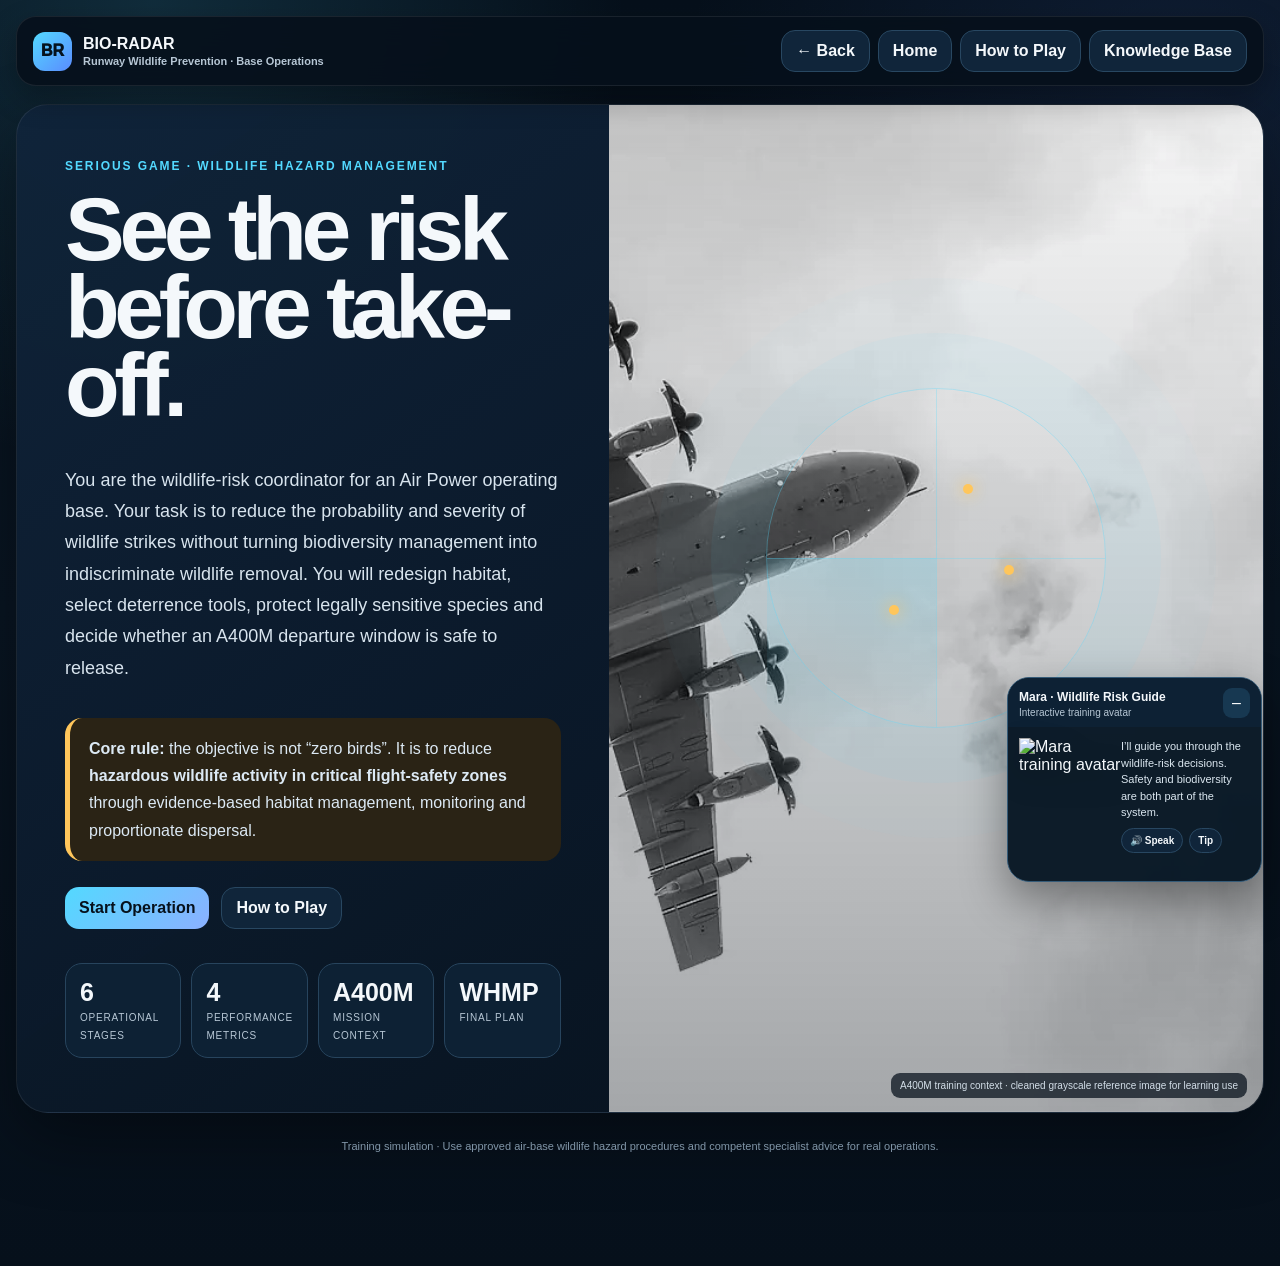
==== source-unpacked.html @ abc3944f "Temporary: unpack BIO-RADAR source for localization" ====
<!doctype html>
<html lang="en">
<head>
<meta charset="utf-8" />
<meta name="viewport" content="width=device-width,initial-scale=1" />
<title>Bio-Radar · Runway Wildlife Prevention</title>
<meta name="description" content="Interactive wildlife hazard management serious game for air-base operations." />
<style>
:root{
 --bg:#07111d;--bg2:#0b1a29;--panel:#0d2032;--panel2:#112a40;--line:#284761;--text:#f4f8fb;--muted:#b7c7d5;
 --cyan:#53d9ff;--blue:#5a8cff;--green:#58e6a4;--amber:#ffc65b;--red:#ff6e78;--violet:#b18cff;
 --shadow:0 24px 68px rgba(0,0,0,.38);--r:24px
}
*{box-sizing:border-box}html{scroll-behavior:smooth}body{margin:0;font-family:Inter,Segoe UI,Arial,sans-serif;color:var(--text);background:
radial-gradient(circle at 12% 0%,rgba(83,217,255,.14),transparent 28%),radial-gradient(circle at 92% 8%,rgba(90,140,255,.11),transparent 30%),linear-gradient(180deg,#06101b,#091522 48%,#06101b);min-height:100vh}
button{font:inherit}.shell{max-width:1460px;margin:auto;padding:16px}.topbar{position:sticky;top:10px;z-index:50;display:flex;align-items:center;justify-content:space-between;gap:14px;padding:13px 16px;background:rgba(6,16,27,.90);backdrop-filter:blur(16px);border:1px solid rgba(255,255,255,.08);border-radius:20px;box-shadow:0 12px 30px rgba(0,0,0,.28)}
.brand{display:flex;align-items:center;gap:11px;font-weight:900}.mark{width:39px;height:39px;border-radius:12px;background:linear-gradient(135deg,var(--cyan),var(--blue));color:#05121e;display:grid;place-items:center;font-weight:1000}.brand small{display:block;color:var(--muted);font-size:11px;font-weight:700;margin-top:2px}.nav{display:flex;gap:8px;flex-wrap:wrap}.btn{border:1px solid var(--line);background:#10253a;color:var(--text);padding:11px 14px;border-radius:14px;font-weight:850;cursor:pointer;transition:.18s}.btn:hover{transform:translateY(-1px);border-color:#4f789a}.btn.primary{background:linear-gradient(135deg,var(--cyan),#8bb0ff);color:#06111c;border:0}.btn.good{background:linear-gradient(135deg,var(--green),#8af2c2);color:#061611;border:0}.btn.warn{background:linear-gradient(135deg,var(--amber),#ffe0a0);color:#251600;border:0}.btn.danger{background:linear-gradient(135deg,#ff9da3,var(--red));color:#2a070b;border:0}.btn:disabled{opacity:.45;cursor:not-allowed;transform:none}.screen{display:none}.screen.active{display:block;animation:fade .24s ease}@keyframes fade{from{opacity:.2;transform:translateY(8px)}to{opacity:1;transform:none}}
.hero{margin-top:18px;min-height:760px;display:grid;grid-template-columns:.95fr 1.05fr;overflow:hidden;border:1px solid rgba(255,255,255,.08);border-radius:32px;background:linear-gradient(145deg,rgba(16,36,58,.96),rgba(6,16,27,.98));box-shadow:var(--shadow)}.hero-copy{padding:54px 48px;display:flex;flex-direction:column;justify-content:center}.eyebrow{font-size:12px;font-weight:900;text-transform:uppercase;letter-spacing:.16em;color:var(--cyan)}h1,h2,h3,h4{margin-top:0}.hero h1{font-size:clamp(54px,7vw,96px);line-height:.87;letter-spacing:-.06em;margin:18px 0 22px}.hero p{font-size:18px;line-height:1.74;color:#d8e4ee;max-width:700px}.hero-actions{display:flex;gap:12px;flex-wrap:wrap;margin-top:26px}.stat-grid{display:grid;grid-template-columns:repeat(4,1fr);gap:10px;margin-top:34px}.stat{padding:14px;border:1px solid #27445d;border-radius:17px;background:#0d2134}.stat b{display:block;font-size:25px}.stat span{font-size:10px;color:var(--muted);text-transform:uppercase;letter-spacing:.08em}
.hero-photo{position:relative;min-height:760px;background-image:linear-gradient(180deg,rgba(4,11,18,.03),rgba(4,11,18,.36)),url('assets/aircraft.webp');background-size:cover;background-position:30% 42%}.photo-credit{position:absolute;right:16px;bottom:14px;font-size:10px;color:#d2dde7;background:rgba(5,15,25,.72);padding:7px 9px;border-radius:9px}.radar{position:absolute;left:50%;top:45%;transform:translate(-50%,-50%);width:340px;height:340px;border-radius:50%;border:1px solid rgba(83,217,255,.35);box-shadow:0 0 0 55px rgba(83,217,255,.05),0 0 0 110px rgba(83,217,255,.025)}.radar:before,.radar:after{content:"";position:absolute;background:rgba(83,217,255,.28)}.radar:before{width:1px;height:100%;left:50%}.radar:after{height:1px;width:100%;top:50%}.sweep{position:absolute;inset:50% 50% 0 0;transform-origin:100% 0;background:linear-gradient(20deg,transparent,rgba(83,217,255,.22));animation:sweep 4s linear infinite}@keyframes sweep{to{transform:rotate(360deg)}}.blip{position:absolute;width:10px;height:10px;border-radius:50%;background:var(--amber);box-shadow:0 0 16px var(--amber);animation:blink 1.3s infinite}.b1{left:58%;top:28%}.b2{left:70%;top:52%;animation-delay:.3s}.b3{left:36%;top:64%;animation-delay:.7s}@keyframes blink{50%{opacity:.25;transform:scale(.72)}}
.page{margin-top:18px;padding:30px;border-radius:30px;background:linear-gradient(180deg,rgba(14,31,50,.97),rgba(7,17,29,.98));border:1px solid rgba(255,255,255,.08);box-shadow:var(--shadow)}.page-head{display:flex;justify-content:space-between;align-items:flex-start;gap:18px;margin-bottom:22px}.page-head h2{font-size:clamp(38px,5.2vw,68px);letter-spacing:-.05em;line-height:.95;margin:8px 0}.page-head p{max-width:820px;color:var(--muted);line-height:1.72}.chips{display:flex;gap:8px;flex-wrap:wrap}.chip{padding:8px 10px;border-radius:999px;border:1px solid #35536e;background:#0d2034;color:#dce9f6;font-size:10px;font-weight:900;text-transform:uppercase;letter-spacing:.08em}.chip.good{border-color:#2e755a;background:#0d2a21;color:#baf4d4}.chip.warn{border-color:#80672e;background:#2b2312;color:#ffe4a8}.chip.bad{border-color:#85424a;background:#32171b;color:#ffc2c8}
.grid3{display:grid;grid-template-columns:repeat(3,1fr);gap:15px}.card,.theory-card,.choice,.tool-card,.plan-card{border:1px solid #284761;border-radius:20px;background:linear-gradient(180deg,#10273d,#0b1d2e)}.card{padding:20px}.stepno{width:42px;height:42px;border-radius:13px;display:grid;place-items:center;background:linear-gradient(135deg,var(--cyan),#8da8ff);color:#06121f;font-weight:1000;margin-bottom:14px}.card p,.theory-card p,.theory-card li,.plan-card p{color:#c9d6e2;line-height:1.7}.callout{padding:17px 19px;border-radius:17px;border-left:5px solid var(--cyan);background:#0c2235;color:#dce9f4;line-height:1.7;margin-top:16px}.callout.warn{border-color:var(--amber);background:#2a2315}.callout.bad{border-color:var(--red);background:#2a171a}
.theory{display:grid;grid-template-columns:repeat(2,1fr);gap:15px}.theory-card{padding:22px}.theory-card h3{font-size:23px}.theory-card.wide{grid-column:1/-1}.theory-card ul,.theory-card ol{padding-left:20px}.deep{margin-top:13px;border:1px solid #31526c;border-radius:15px;overflow:hidden;background:#091b2a}.deep summary{cursor:pointer;padding:13px 15px;background:#102b43;font-weight:900}.deep summary::marker{color:var(--cyan)}.deep-body{padding:15px 17px}.learning-table{width:100%;border-collapse:collapse;margin-top:11px}.learning-table th,.learning-table td{border:1px solid #2a485f;padding:10px 11px;text-align:left;vertical-align:top;line-height:1.55}.learning-table th{background:#112a41}.learning-table td{color:#cbd8e4}
.mission-layout{display:grid;grid-template-columns:1.12fr .88fr;gap:18px}.map{position:relative;min-height:580px;border-radius:22px;overflow:hidden;border:1px solid #385b72;background-image:linear-gradient(180deg,rgba(7,17,25,.05),rgba(7,17,25,.14)),url('assets/airfield.webp');background-size:cover;background-position:center}.map:before,.map:after,.taxi,.pond,.grasszone,.building,.waste{display:none!important}.hotspot{position:absolute;width:40px;height:40px;border-radius:50%;display:grid;place-items:center;background:rgba(7,18,29,.92);border:2px solid var(--amber);color:var(--amber);font-weight:1000;cursor:pointer;box-shadow:0 0 0 8px rgba(255,198,91,.11)}.hotspot.seen{border-color:var(--green);color:var(--green);box-shadow:0 0 0 8px rgba(88,230,164,.1)}.h1{left:22%;top:18%}.h2{right:12%;bottom:13%}.h3{right:15%;top:12%}.h4{right:20%;bottom:10%}.h5{left:52%;top:30%}.h6{left:55%;bottom:26%}.map-legend{position:absolute;left:14px;bottom:14px;display:flex;gap:7px;flex-wrap:wrap;max-width:72%}.map-legend span{padding:7px 9px;border-radius:999px;background:rgba(5,14,23,.84);border:1px solid rgba(255,255,255,.13);font-size:10px;font-weight:800}.control{display:flex;flex-direction:column;gap:12px}.scorecard{padding:17px;border:1px solid #284761;background:#091827;border-radius:18px}.metric{display:grid;grid-template-columns:150px 1fr 44px;gap:9px;align-items:center;margin:10px 0}.metric label{font-size:12px;font-weight:800}.bar{height:10px;border-radius:999px;background:#172c3e;overflow:hidden}.fill{height:100%;background:linear-gradient(90deg,var(--red),var(--amber),var(--green));transition:.3s}.metric b{text-align:right;font-size:12px}.choice-set{display:grid;gap:9px}.choice{padding:14px;color:var(--text);cursor:pointer;text-align:left;transition:.16s}.choice:hover{transform:translateY(-1px);border-color:#4f7591}.choice.selected{border-color:var(--cyan);background:linear-gradient(180deg,#15364f,#0f273b);box-shadow:0 0 0 2px rgba(83,217,255,.1)}.choice strong{display:block;margin-bottom:5px}.choice span{display:block;font-size:12px;color:var(--muted);line-height:1.5}.choice small{display:inline-block;margin-top:7px;color:#9ae9ff;font-weight:800}.feedback{display:none;margin-top:12px;padding:16px;border-radius:16px;border:1px solid #315b78;background:#0b2235;line-height:1.65}.feedback.show{display:block}.feedback.ok{border-color:#33775a;background:#0c2a21}.feedback.ko{border-color:#87434b;background:#2c171a}.actions{display:flex;gap:10px;flex-wrap:wrap;margin-top:15px}
.tool-grid{display:grid;grid-template-columns:repeat(2,1fr);gap:11px}.tool-card{padding:16px;cursor:pointer;transition:.16s}.tool-card:hover{transform:translateY(-2px)}.tool-card.selected{border-color:var(--cyan);box-shadow:0 0 0 2px rgba(83,217,255,.1)}.tool-card b{display:block;margin-bottom:6px}.tool-card span{font-size:12px;color:var(--muted);line-height:1.48}.cost{display:inline-block;margin-top:8px;padding:5px 8px;border-radius:999px;background:#0b1a28;border:1px solid #35516a;font-size:10px;font-weight:900;color:#aeeeff}.budget{font-size:28px;font-weight:1000;color:var(--amber)}
.event{border-radius:22px;overflow:hidden;border:1px solid #35556e;background:linear-gradient(180deg,#112a41,#0b1d2d)}.event-photo{height:330px;background-image:linear-gradient(180deg,rgba(4,12,20,.02),rgba(4,12,20,.28)),url('assets/aircraft.webp');background-size:cover;background-position:30% 42%;position:relative}.event-photo .event-label{position:absolute;left:18px;bottom:17px;right:18px;padding:13px 15px;border-radius:15px;background:rgba(6,17,28,.84);border:1px solid rgba(255,255,255,.14)}.event-body{padding:18px}.timeline{display:grid;grid-template-columns:repeat(4,1fr);gap:8px;margin:14px 0}.tick{padding:10px;border-radius:13px;background:#0c2134;border:1px solid #2b4a63;font-size:11px}.tick.active{border-color:var(--amber);background:#2c2414}.tick.done{border-color:#2f7357;background:#0c2a21}
.plan-grid{display:grid;grid-template-columns:repeat(2,1fr);gap:12px}.plan-card{padding:16px;cursor:pointer}.plan-card.selected{border-color:var(--green);background:#0d2a21}.plan-card b{display:block;margin-bottom:5px}.plan-card span{font-size:12px;color:var(--muted);line-height:1.5}.result{display:grid;grid-template-columns:1fr 1fr;gap:18px}.big-score{font-size:clamp(90px,12vw,155px);font-weight:1000;line-height:.82;letter-spacing:-.07em}.rank{font-size:28px;color:var(--green);font-weight:900}.result-box{padding:22px;border:1px solid #2c4b65;border-radius:20px;background:#0c2032}.row{display:flex;justify-content:space-between;gap:12px;padding:11px 0;border-bottom:1px solid #28465f}.row:last-child{border:0}.ref{font-size:12px;line-height:1.6;color:#9db1c3}.ref a{color:#7ddfff}.footer{margin:25px 0 95px;text-align:center;color:#8196a8;font-size:11px;line-height:1.6}
.avatar-wrap{position:fixed;right:18px;bottom:18px;z-index:90;width:255px}.avatar{border:1px solid #355b78;background:rgba(8,23,37,.97);border-radius:22px;box-shadow:0 18px 46px rgba(0,0,0,.4);overflow:hidden}.avatar-head{display:flex;align-items:center;padding:9px 11px;background:#0d2134}.avatar-head b{font-size:12px}.avatar-head span{display:block;color:var(--muted);font-size:10px;margin-top:2px}.avatar-toggle{margin-left:auto;border:0;background:#173851;color:white;border-radius:9px;padding:6px 9px;cursor:pointer}.avatar-body{display:grid;grid-template-columns:92px 1fr;gap:10px;padding:11px}.avatar-img{width:104px;height:132px;object-fit:contain;filter:drop-shadow(0 10px 14px rgba(0,0,0,.32))}.avatar-msg{font-size:11px;line-height:1.5;color:#dbe7f0}.avatar-controls{display:flex;gap:6px;margin-top:7px}.avatar-controls .btn{font-size:10px;padding:6px 8px}.avatar-wrap.min .avatar-body{display:none}.speaking{animation:nod .55s infinite alternate}@keyframes nod{to{transform:translateY(2px)}}
.stage4-photo{min-height:480px;background-image:linear-gradient(180deg,rgba(10,27,42,.28),rgba(8,18,29,.38)),url('assets/aircraft.webp');background-size:cover;background-position:30% 42%;display:flex;flex-direction:column;justify-content:flex-start}.stage4-photo h3{font-size:34px;margin-top:210px;text-shadow:0 2px 8px rgba(0,0,0,.45)}.stage4-photo p{max-width:90%;background:rgba(7,18,29,.36);padding:8px 10px;border-radius:10px}.stage4-photo .chip{align-self:flex-start}.plan-card,.plan-card *{text-shadow:none}.plan-card h3,.plan-card h4,.plan-card b{color:#f3f9ff!important}.plan-card p,.plan-card span,.plan-card small{color:#dbe7f2!important}.plan-card.good h3,.plan-card.good b{color:#f2fff8!important}.plan-card.good p,.plan-card.good span{color:#dff7ea!important}.plan-card.bad h3,.plan-card.bad b{color:#fff5ef!important}.plan-card.bad p,.plan-card.bad span{color:#ffe2d3!important}@media(max-width:1050px){.hero,.mission-layout,.result{grid-template-columns:1fr}.hero-photo{min-height:520px}.stat-grid{grid-template-columns:repeat(2,1fr)}.grid3,.theory,.plan-grid{grid-template-columns:1fr}.theory-card.wide{grid-column:auto}.tool-grid{grid-template-columns:1fr}.page{padding:21px}.metric{grid-template-columns:120px 1fr 38px}.timeline{grid-template-columns:1fr 1fr}.avatar-wrap{right:8px;bottom:8px;width:220px}.topbar{align-items:flex-start}.nav{justify-content:flex-end}}
</style>
</head>
<body>
<div class="shell">
<header class="topbar">
  <div class="brand"><div class="mark">BR</div><div>BIO-RADAR<small>Runway Wildlife Prevention · Base Operations</small></div></div>
  <div class="nav"><button class="btn" id="backBtn">← Back</button><button class="btn" data-go="home">Home</button><button class="btn" data-go="how">How to Play</button><button class="btn" data-go="knowledge">Knowledge Base</button></div>
</header>
<main>
<section id="home" class="screen active">
  <div class="hero">
    <div class="hero-copy"><div class="eyebrow">Serious game · Wildlife hazard management</div><h1>See the risk<br>before take-off.</h1><p>You are the wildlife-risk coordinator for an Air Power operating base. Your task is to reduce the probability and severity of wildlife strikes without turning biodiversity management into indiscriminate wildlife removal. You will redesign habitat, select deterrence tools, protect legally sensitive species and decide whether an A400M departure window is safe to release.</p>
      <div class="callout warn"><b>Core rule:</b> the objective is not “zero birds”. It is to reduce <b>hazardous wildlife activity in critical flight-safety zones</b> through evidence-based habitat management, monitoring and proportionate dispersal.</div>
      <div class="hero-actions"><button class="btn primary" data-go="briefing">Start Operation</button><button class="btn" data-go="how">How to Play</button></div>
      <div class="stat-grid"><div class="stat"><b>6</b><span>operational stages</span></div><div class="stat"><b>4</b><span>performance metrics</span></div><div class="stat"><b>A400M</b><span>mission context</span></div><div class="stat"><b>WHMP</b><span>final plan</span></div></div>
    </div>
    <div class="hero-photo"><div class="radar"><div class="sweep"></div><i class="blip b1"></i><i class="blip b2"></i><i class="blip b3"></i></div><div class="photo-credit">A400M training context · cleaned grayscale reference image for learning use</div></div>
  </div>
</section>
<section id="how" class="screen"><div class="page"><div class="page-head"><div><div class="eyebrow">Before Stage 1</div><h2>How the game works</h2><p>Bio-Radar is a management simulator, not a bird-scaring arcade game. You score by building a complete wildlife-risk system that prevents attractants, detects changing conditions, uses active dispersal proportionately and respects wildlife-protection law.</p></div></div>
<div class="grid3"><div class="card"><div class="stepno">1</div><h3>Read the airfield</h3><p>Inspect the runway environment, identify attractants and distinguish a wildlife sighting from a real flight-safety hazard.</p></div><div class="card"><div class="stepno">2</div><h3>Change the habitat</h3><p>Reduce food, water, shelter and nesting opportunities before relying on repeated reactive dispersal.</p></div><div class="card"><div class="stepno">3</div><h3>Manage the operation</h3><p>Choose deterrence tools, respond to protected species and make an evidence-based release decision for an A400M movement.</p></div></div>
<div class="callout"><b>Your four indicators:</b> Flight Safety, Wildlife Protection, Operational Continuity and Evidence & Compliance. A decision that maximises one while damaging the others may still be a poor management decision.</div>
<div class="callout warn"><b>Important:</b> drones/UAS near aerodromes are not routine bird-chasing toys. Their use requires airside coordination, airspace authorisation and any wildlife permits required by the jurisdiction. Falconry is also a specialist tool, not a universal solution.</div><div class="actions"><button class="btn primary" data-go="briefing">Continue</button></div></div></section>
<section id="briefing" class="screen"><div class="page"><div class="page-head"><div><div class="eyebrow">Mission briefing</div><h2>Runway 27 · Wildlife pressure rising</h2><p>Strike reports and patrol observations show recurring wildlife activity around the movement area. A morning A400M departure is scheduled during a period of increased bird movement. You have one shift to redesign the preventive controls and prove that the departure decision is defensible.</p></div><div class="chips"><span class="chip warn">Seasonal movement</span><span class="chip">A400M departure</span><span class="chip">Protected species present</span></div></div>
<div class="theory"><div class="theory-card"><h3>What counts as wildlife hazard management?</h3><p>ICAO guidance frames wildlife hazard management as a structured programme: identify hazards, collect and analyse wildlife and strike data, manage habitat and land use, use dispersal/repellent methods, train personnel and continuously evaluate whether controls are effective. EASA Regulation (EU) No 139/2014 similarly requires ongoing evaluation of wildlife hazards at aerodromes and monitoring of surrounding land uses that can encourage hazardous wildlife activity.</p></div>
<div class="theory-card"><h3>Birds are not all the same risk</h3><p>Risk depends on more than presence. Species, body mass, flock size, flight behaviour, altitude, location relative to runway/approach paths, time of day and phase of aircraft operation all matter. A small passerine away from the movement area may present less risk than a flock of large gulls or geese crossing the climb-out path.</p></div>
<div class="theory-card wide"><h3>The management hierarchy used in Bio-Radar</h3><table class="learning-table"><tr><th>Layer</th><th>Purpose</th><th>Examples</th></tr><tr><td>1. Monitor</td><td>Know what species are present, when, where and why.</td><td>Patrols, strike data, species ID, trend analysis, avian radar where appropriate.</td></tr><tr><td>2. Habitat</td><td>Remove or reduce attractants before wildlife becomes established.</td><td>Vegetation strategy, drainage, food/waste control, building exclusion, surrounding land-use review.</td></tr><tr><td>3. Active dispersal</td><td>Move hazardous wildlife from critical zones when required.</td><td>Vehicle approach, acoustic/pyrotechnic tools, trained dogs/falconry, authorised UAS where lawful and operationally integrated.</td></tr><tr><td>4. Operational response</td><td>Change the aircraft operation when risk remains unacceptable.</td><td>Hold, delay, inspect, coordinate with ATC/ops, issue operational information where applicable.</td></tr><tr><td>5. Learn</td><td>Use incidents and observations to improve the plan.</td><td>Reporting, root-cause review, seasonal trends, control-effectiveness metrics.</td></tr></table></div></div><div class="actions"><button class="btn primary" data-go="mission1">Begin Stage 1 — Scan the Airfield</button></div></div></section>
<section id="mission1" class="screen"><div class="page"><div class="page-head"><div><div class="eyebrow">Stage 1 / Hazard identification</div><h2>Scan the airfield</h2><p>Click all six hotspots. Then select the factor that should receive immediate management priority based on its potential to create repeated hazardous wildlife activity.</p></div></div><div class="mission-layout"><div class="map"><div class="taxi"></div><div class="pond"></div><div class="grasszone"></div><div class="building"></div><div class="waste"></div><button class="hotspot h1" data-hot="Grass / invertebrate & seed availability">1</button><button class="hotspot h2" data-hot="Standing water after rainfall">2</button><button class="hotspot h3" data-hot="Flat-roof loafing / nesting opportunity">3</button><button class="hotspot h4" data-hot="Food waste / unsecured refuse">4</button><button class="hotspot h5" data-hot="Runway-crossing flight line">5</button><button class="hotspot h6" data-hot="Taxiway verge / small mammal prey base">6</button><div class="map-legend"><span>Runway 27</span><span>Movement area</span><span>Habitat attractants</span><span>Flight-line risk</span></div></div><div class="control"><div class="scorecard" id="score1"></div><div class="callout" id="hotInfo">Select a numbered hotspot to inspect it.</div><div class="choice-set" data-stage="1"><button class="choice" data-option="1A"><strong>A. Focus only on the birds currently visible</strong><span>Reactive patrols, no investigation of why the same species return.</span><small>Symptom-focused</small></button><button class="choice" data-option="1B"><strong>B. Prioritise persistent attractants and runway-crossing behaviour</strong><span>Use data to identify the food/water/shelter features driving repeat presence in critical flight zones.</span><small>Systemic risk reduction</small></button><button class="choice" data-option="1C"><strong>C. Remove all vegetation around the runway</strong><span>Assumes bare ground is automatically safer and ignores erosion, prey availability and site-specific ecology.</span><small>Over-simplified</small></button></div><div class="actions"><button class="btn primary" id="eval1">Evaluate Stage 1</button></div><div class="feedback" id="fb1"></div></div></div></div></section>
<section id="theory1" class="screen"><div class="page"><div class="page-head"><div><div class="eyebrow">Learning checkpoint 1</div><h2>Risk starts with ecology and behaviour</h2></div></div><div class="theory"><div class="theory-card"><h3>1. Hazard is not the same as presence</h3><p>A wildlife inventory tells you what exists; a hazard assessment asks which animals can realistically interact with aircraft. Large flocking birds, waterfowl, gulls and raptors may create disproportionate strike severity because body mass and group behaviour affect impact energy and the probability of multiple ingestion/impact events. Location is equally important: the same species can be low risk in a remote corner and high risk when routinely crossing runway or climb-out paths.</p></div><div class="theory-card"><h3>2. Build the source–attractant–movement model</h3><p>Ask why wildlife is present: food, water, shelter, roosting, nesting, safety from predators or simply a convenient movement corridor. Then ask how that attraction connects to aircraft paths. The purpose of the model is to identify a manageable cause rather than repeatedly treating the visible symptom.</p></div><div class="theory-card"><h3>3. Use strike and observation data together</h3><p>Strike reports can underestimate risk if reporting is incomplete, while sightings alone can exaggerate risk if all species are treated equally. Strong programmes combine strike history, species identification, carcass/remains data, patrol observations, seasonal patterns, time-of-day patterns and operational context.</p></div><div class="theory-card"><h3>4. Surrounding land use matters</h3><p>EASA requires monitoring of developments that may encourage harmful wildlife activity around aerodromes. Waste facilities, standing water, wetlands, sewage treatment, certain landscaping and other land uses can generate regular bird movements across the airfield even when the attractant itself is outside the perimeter.</p></div><div class="theory-card wide"><h3>5. A practical risk matrix</h3><table class="learning-table"><tr><th>Variable</th><th>Lower concern</th><th>Higher concern</th></tr><tr><td>Species/body mass</td><td>Small, low-mass individual</td><td>Large bird or heavy flocking species</td></tr><tr><td>Group size</td><td>Single individual</td><td>Dense flock / repeated flock movement</td></tr><tr><td>Location</td><td>Away from aircraft movement</td><td>Runway, approach, departure, taxi route</td></tr><tr><td>Behaviour</td><td>Stationary, predictable</td><td>Crossing flight paths, feeding, flocking, thermal soaring</td></tr><tr><td>Persistence</td><td>One-off</td><td>Daily/seasonal recurrence linked to a stable attractant</td></tr><tr><td>Operational timing</td><td>Low activity period</td><td>Coincides with take-off/landing bank</td></tr></table></div></div><div class="actions"><button class="btn primary" data-go="mission2">Stage 2 — Redesign the Habitat</button></div></div></section>
<section id="mission2" class="screen"><div class="page"><div class="page-head"><div><div class="eyebrow">Stage 2 / Habitat management</div><h2>Spend the habitat budget wisely</h2><p>You have <b>6 intervention points</b>. Select a package that reduces persistent attractants without assuming one universal grass height or destroying habitat indiscriminately.</p></div><div><div class="eyebrow">Budget remaining</div><div class="budget" id="budget">6</div></div></div><div class="mission-layout"><div><div class="tool-grid" id="habitatTools"><button class="tool-card" data-cost="2" data-key="drain"><b>Improve drainage / remove persistent standing water</b><span>Correct depressions and drainage issues that repeatedly create feeding/bathing habitat.</span><i class="cost">2 pts</i></button><button class="tool-card" data-cost="2" data-key="grass"><b>Species- and site-specific vegetation regime</b><span>Set sward height and mowing regime from local wildlife evidence, not from a universal cosmetic standard.</span><i class="cost">2 pts</i></button><button class="tool-card" data-cost="1" data-key="waste"><b>Secure food and waste sources</b><span>Remove accessible organic waste and reinforce housekeeping around catering/refuse points.</span><i class="cost">1 pt</i></button><button class="tool-card" data-cost="1" data-key="roof"><b>Exclude roosting/nesting opportunities on critical buildings</b><span>Use legal, non-harmful design/exclusion measures before birds establish where practical.</span><i class="cost">1 pt</i></button><button class="tool-card" data-cost="3" data-key="clear"><b>Strip all vegetation to bare soil</b><span>Looks decisive but can create erosion, invertebrate exposure and new attractants.</span><i class="cost">3 pts</i></button><button class="tool-card" data-cost="2" data-key="pond"><b>Create a permanent open pond beside the runway</b><span>Biodiversity enhancement without wildlife-strike safeguarding assessment.</span><i class="cost">2 pts</i></button></div><div class="actions"><button class="btn primary" id="eval2">Evaluate Habitat Plan</button></div><div class="feedback" id="fb2"></div></div><div class="control"><div class="scorecard" id="score2"></div><div class="callout"><b>No universal grass rule:</b> UK CAA CAP 772 notes that long-grass management can be effective in many UK settings, historically around 200–300 mm, but explicitly warns that one size does not fit all aerodromes. Species, climate, soil, operations and local evidence matter.</div><div class="callout warn"><b>Biodiversity and flight safety can coexist</b>, but biodiversity enhancements near aerodromes must be designed so they do not increase net wildlife-strike risk.</div></div></div></div></section>
<section id="theory2" class="screen"><div class="page"><div class="page-head"><div><div class="eyebrow">Learning checkpoint 2</div><h2>Habitat management reduces the need to chase birds</h2></div></div><div class="theory"><div class="theory-card"><h3>1. Food, water, shelter and security</h3><p>Wildlife stays where the environment rewards it. Standing water can attract waterfowl, gulls and wading birds. Short turf can expose invertebrates or provide grazing for some species; taller or poorly managed vegetation can create cover for small mammals that attract raptors. Waste, seeds, berries, roof structures, drainage basins and disturbed soils can all modify the wildlife community.</p></div><div class="theory-card"><h3>2. Grass height must be evidence-based</h3><p>CAP 772 describes long-grass management as an established UK method and cites 200–300 mm as historically effective for reducing many hazardous species, while also stating clearly that environmental, climatic and operational differences make a single universal rule inappropriate. Other jurisdictions and species assemblages can require different regimes. The correct learning is not “always cut to X cm”; it is “manage vegetation for the hazardous species actually present, then verify the result.”</p></div><div class="theory-card"><h3>3. Water management is one of the strongest levers</h3><p>FAA guidance identifies standing water as a strong attractant and recommends eliminating it as far as practical, improving drainage and designing detention systems to avoid persistent wet conditions where feasible. Where water cannot be eliminated, physical exclusion or other design solutions may reduce its attractiveness, subject to engineering and emergency-access constraints.</p></div><div class="theory-card"><h3>4. Biodiversity features need safeguarding design</h3><p>Wildlife hazard management does not mean banning biodiversity. UK CAA safeguarding guidance explicitly notes that biodiversity enhancements and bird-strike risk reduction can coexist if designed correctly. The question is whether an enhancement increases the abundance or movement of hazardous species in critical aviation zones. A pollinator feature far from flight paths may have a different risk profile from a large open water body that attracts flocking waterfowl.</p></div><div class="theory-card wide"><h3>5. Habitat work should change measurable behaviour</h3><p>A habitat action is successful when the hazardous species uses the critical area less often, spends less time there, or no longer crosses aircraft paths as frequently. Measure the ecological response: sightings per patrol, flock size, time-in-zone, recurring species, strike rate/severity, attractant persistence and seasonal trends. “We mowed the grass” is an activity; “large gull presence in the departure-side verge fell 60% during the target season without shifting the problem to another critical zone” is a performance statement.</p></div></div><div class="actions"><button class="btn primary" data-go="mission3">Stage 3 — Choose Active Dispersal</button></div></div></section>
<section id="mission3" class="screen"><div class="page"><div class="page-head"><div><div class="eyebrow">Stage 3 / Active control</div><h2>Select the dispersal package</h2><p>A flock of gulls repeatedly enters the runway strip from a nearby feeding route. Habitat changes will take time to mature. Choose the operational response for today.</p></div></div><div class="mission-layout"><div class="event"><div class="event-photo"><div class="event-label"><b>07:10 · Gull flock moving toward Runway 27</b><br><span style="color:var(--muted)">A400M departure bank begins in 25 minutes.</span></div></div><div class="event-body"><div class="timeline"><div class="tick active">Detection<br><b>Flock inbound</b></div><div class="tick">Assessment<br><b>High crossing probability</b></div><div class="tick">Dispersal<br><b>Choose method</b></div><div class="tick">Release<br><b>Verify clear</b></div></div></div></div><div class="control"><div class="scorecard" id="score3"></div><div class="choice-set" data-stage="3"><button class="choice" data-option="3A"><strong>A. Use one deterrent repeatedly until birds habituate</strong><span>Same vehicle/horn response every day with no variation or habitat follow-up.</span><small>Habituation risk</small></button><button class="choice" data-option="3B"><strong>B. Integrated dispersal: patrol + species-appropriate aversive tools + verification</strong><span>Use trained wildlife personnel, vary lawful techniques, keep aircraft operations coordinated and confirm the flock has left the critical zone before release.</span><small>Preferred operational package</small></button><button class="choice" data-option="3C"><strong>C. Launch a drone immediately into the active runway environment</strong><span>No airspace coordination, no operational segregation and no wildlife-permit check.</span><small>Creates a second aviation hazard</small></button><button class="choice" data-option="3D"><strong>D. Falconry alone, every day, for every species</strong><span>Specialist biological deterrence can be useful, but effectiveness is species/site dependent and requires trained operators and integration with the wider plan.</span><small>Tool, not strategy</small></button></div><div class="actions"><button class="btn primary" id="eval3">Evaluate Stage 3</button></div><div class="feedback" id="fb3"></div></div></div></div></section>
<section id="theory3" class="screen"><div class="page"><div class="page-head"><div><div class="eyebrow">Learning checkpoint 3</div><h2>Deterrence works best as an adaptive toolbox</h2></div></div><div class="theory"><div class="theory-card"><h3>1. Habituation is the enemy of routine</h3><p>Birds learn. A stimulus that initially causes escape may lose effect if it is repeated predictably and never followed by a meaningful consequence. Good programmes vary methods, match them to species behaviour and combine dispersal with habitat measures so animals do not immediately return to the same food or shelter reward.</p></div><div class="theory-card"><h3>2. Falconry is a specialist biological signal</h3><p>Trained raptors can create a credible predation threat and can be effective for some species and sites. But performance depends on target species, weather, visibility, operator skill, airfield layout and how the method is integrated with other controls. It should not be presented as a universal replacement for habitat management or risk assessment.</p></div><div class="theory-card"><h3>3. UAS/drones require aviation integration</h3><p>FAA guidance on UAS for wildlife dispersal emphasises coordination with the airport operator, airspace authorisation and relevant wildlife permits before operations. The reason is obvious: an uncoordinated drone near a runway can itself become an airborne conflict. In this game, UAS is therefore an advanced conditional tool, never the default first response.</p></div><div class="theory-card"><h3>4. Repellents and aversive tools are species-specific</h3><p>Vehicle approach, distress calls, pyrotechnics, acoustic devices, dogs, lasers and other deterrents have different effectiveness, legal constraints and operational limitations. Some can disturb non-target species or neighbouring communities. The wildlife-management plan should define authorised tools, competence requirements, safe-use zones and stop criteria.</p></div><div class="theory-card wide"><h3>5. The dispersal action is incomplete until the risk is re-assessed</h3><p>“Birds moved” is not enough. Where did they move? Did they cross the runway? Did the flock split into smaller groups? Did they settle on the opposite side of the movement area? Did they return after two minutes? A professional wildlife operator observes the post-dispersal behaviour and only then supports an operational release decision.</p></div></div><div class="actions"><button class="btn primary" data-go="mission4">Stage 4 — Protected Species Decision</button></div></div></section>
<section id="mission4" class="screen"><div class="page"><div class="page-head"><div><div class="eyebrow">Stage 4 / Legal & biodiversity control</div><h2>A protected bird is nesting near an operational building</h2><p>The nest is close enough to increase repeated flight activity toward the movement area. What do you do?</p></div></div><div class="mission-layout"><div><div class="card stage4-photo"><div class="chip warn">Protected species / active nest suspected</div><h3>Safety risk and wildlife law now overlap.</h3><p>The correct answer must protect flight safety without assuming an active nest can simply be removed because it is inconvenient.</p></div></div><div class="control"><div class="scorecard" id="score4"></div><div class="choice-set" data-stage="4"><button class="choice" data-option="4A"><strong>A. Remove the nest immediately before the next flight</strong><span>No species confirmation, legal check or permit/derogation assessment.</span><small>High legal/ecological risk</small></button><button class="choice" data-option="4B"><strong>B. Verify species/nest status, apply interim flight-safety controls and activate the lawful wildlife-response process</strong><span>Coordinate wildlife specialist, operations and competent authority/permit process as applicable; manage risk now and prevent re-establishment lawfully later.</span><small>Integrated response</small></button><button class="choice" data-option="4C"><strong>C. Ignore the nest because protected wildlife always takes priority</strong><span>Fails to manage a known aviation safety risk.</span><small>False conflict framing</small></button><button class="choice" data-option="4D"><strong>D. Disturb the birds continuously until they abandon the site</strong><span>Deliberate disturbance during breeding can itself be legally restricted.</span><small>Potentially unlawful disturbance</small></button></div><div class="actions"><button class="btn primary" id="eval4">Evaluate Stage 4</button></div><div class="feedback" id="fb4"></div></div></div></div></section>
<section id="theory4" class="screen"><div class="page"><div class="page-head"><div><div class="eyebrow">Learning checkpoint 4</div><h2>Protected species do not remove the duty to manage safety</h2></div></div><div class="theory"><div class="theory-card"><h3>1. The legal baseline in the EU</h3><p>The EU Birds Directive establishes a general protection system for wild birds, including prohibitions on deliberate killing/capture, deliberate destruction or damage to nests and eggs, and significant deliberate disturbance especially during breeding and rearing. Derogations can exist under specified conditions, but they are not something an operator should assume on the spot.</p></div><div class="theory-card"><h3>2. Separate the immediate risk from the long-term habitat fix</h3><p>If an active nest or protected species creates a current flight-safety concern, the operational response may include temporary restrictions, patrol intensification, rerouting or other locally authorised controls while legal/ecological specialists determine what wildlife action is permitted. After the sensitive period, building design, exclusion and habitat management can reduce the chance of re-establishment.</p></div><div class="theory-card"><h3>3. Preventing establishment is often easier than removing it</h3><p>Bird-proofing ledges, closing access points and managing attractive roof features before the breeding season can be more effective and legally simpler than dealing with an active nest. Prevention should therefore be built into facilities management and maintenance planning.</p></div><div class="theory-card"><h3>4. Military context still needs legal clarity</h3><p>This simulator uses civil international/European guidance as a technical reference. A military airbase may operate under different national military aviation regulations and specific defence derogations. The correct professional behaviour is to verify the applicable regime, not to assume that civil rules automatically apply—or that military status automatically removes wildlife-protection obligations.</p></div><div class="theory-card wide"><h3>5. The false choice to avoid</h3><p>“Either protect birds or protect aircraft” is poor management framing. The better question is: <b>how do we keep high-risk wildlife out of critical aviation zones while maintaining lawful conservation outcomes elsewhere?</b> That can mean relocating biodiversity enhancement away from high-risk corridors, designing buildings to resist nesting, managing water differently and coordinating land use beyond the perimeter.</p></div></div><div class="actions"><button class="btn primary" data-go="mission5">Stage 5 — A400M Departure Window</button></div></div></section>
<section id="mission5" class="screen"><div class="page"><div class="page-head"><div><div class="eyebrow">Stage 5 / Dynamic operation</div><h2>Release or hold the A400M?</h2><p>Five minutes to planned departure. Bio-Radar shows a medium-sized flock moving toward the departure-side grass. Patrol reports the flock is currently outside the runway strip but trending inward.</p></div></div><div class="mission-layout"><div class="event"><div class="event-photo"><div class="event-label"><b>Departure decision window · T−05:00</b><br><span style="color:var(--muted)">Risk is dynamic. Use the sequence, not intuition.</span></div></div><div class="event-body"><div class="timeline" id="timeline"><div class="tick active">1 · Detect</div><div class="tick">2 · Assess</div><div class="tick">3 · Control</div><div class="tick">4 · Release</div></div><div class="callout" id="eventInfo">Select the safest sequence below.</div></div></div><div class="control"><div class="scorecard" id="score5"></div><div class="choice-set" data-stage="5"><button class="choice" data-option="5A"><strong>A. Depart on time because no bird is physically on the runway</strong><span>Ignores trajectory, flock behaviour and departure-path exposure.</span><small>Static snapshot</small></button><button class="choice" data-option="5B"><strong>B. Hold briefly, deploy trained wildlife control, track flock movement, reassess and release only after the critical zone/trajectory is acceptable</strong><span>Uses a dynamic risk loop and maintains operational coordination.</span><small>Defensible release logic</small></button><button class="choice" data-option="5C"><strong>C. Cancel the entire day of flying immediately</strong><span>May be disproportionate when risk can be reduced and verified in minutes.</span><small>Operational overreaction</small></button></div><div class="actions"><button class="btn primary" id="eval5">Evaluate Departure Decision</button></div><div class="feedback" id="fb5"></div></div></div></div></section>
<section id="theory5" class="screen"><div class="page"><div class="page-head"><div><div class="eyebrow">Learning checkpoint 5</div><h2>Wildlife risk is dynamic</h2></div></div><div class="theory"><div class="theory-card"><h3>1. A runway can be clear and still be unsafe</h3><p>Birds may be outside the runway surface but moving toward it, crossing the climb-out path, or likely to take flight when disturbed by an approaching aircraft. The assessment therefore considers position, trajectory, flock size, species, wind, time and aircraft phase—not just whether the pavement is visually empty.</p></div><div class="theory-card"><h3>2. Operational thresholds should be pre-defined</h3><p>The best time to decide what constitutes unacceptable wildlife risk is before the event. Wildlife management plans should define responsibilities, communication channels, escalation routes and locally appropriate thresholds or decision criteria so that operators do not improvise under schedule pressure.</p></div><div class="theory-card"><h3>3. Holding can be the most efficient option</h3><p>A short delay that allows a flock to be dispersed and the area re-checked can protect safety while preserving mission continuity. Conversely, repeated departures through known high-risk wildlife activity can create avoidable damage, inspection burden and operational disruption.</p></div><div class="theory-card"><h3>4. Reporting closes the loop</h3><p>Wildlife strikes and significant wildlife events should be recorded through the applicable system. EASA requires national procedures for wildlife-strike reporting and ongoing evaluation. ICAO maintains the IBIS framework. Data quality matters because future habitat and patrol decisions depend on what is actually reported.</p></div><div class="theory-card wide"><h3>5. What the duty operator needs to know</h3><table class="learning-table"><tr><th>Question</th><th>Why it matters</th></tr><tr><td>What species / approximate mass?</td><td>Influences potential strike severity and behaviour.</td></tr><tr><td>How many?</td><td>Flocking can increase probability of multiple impacts.</td></tr><tr><td>Where are they relative to runway/flight path?</td><td>Defines immediate exposure.</td></tr><tr><td>What direction are they moving?</td><td>A static “clear” report can become unsafe within seconds.</td></tr><tr><td>Was dispersal successful and sustained?</td><td>Birds may re-enter after the patrol vehicle leaves.</td></tr><tr><td>Who has authority to hold/release?</td><td>Prevents ambiguity at the critical moment.</td></tr></table></div></div><div class="actions"><button class="btn primary" data-go="mission6">Stage 6 — Build the WHMP</button></div></div></section>
<section id="mission6" class="screen"><div class="page"><div class="page-head"><div><div class="eyebrow">Stage 6 / Programme design</div><h2>Build the Wildlife Hazard Management Plan</h2><p>Select the components that belong in a robust programme. Choose carefully: cosmetic actions and blanket claims do not earn points.</p></div></div><div class="plan-grid" id="planGrid"><button class="plan-card" data-plan="data" data-good="1"><b>Wildlife and strike data programme</b><span>Species identification, locations, time/season, strike records and trend analysis.</span></button><button class="plan-card" data-plan="roles" data-good="1"><b>Clear roles, training and communications</b><span>Wildlife personnel, operations, ATC/flight line interfaces, escalation and competence.</span></button><button class="plan-card" data-plan="habitat" data-good="1"><b>Habitat and surrounding land-use controls</b><span>Vegetation, water, food, buildings, waste and off-airfield attractants.</span></button><button class="plan-card" data-plan="tools" data-good="1"><b>Authorised dispersal toolbox</b><span>Species-appropriate methods, safe-use rules, UAS/falconry conditions and habituation management.</span></button><button class="plan-card" data-plan="thresholds" data-good="1"><b>Operational thresholds and release logic</b><span>Hold/reassess/escalate criteria linked to wildlife severity and trajectory.</span></button><button class="plan-card" data-plan="protected" data-good="1"><b>Protected-species and permit process</b><span>Who verifies legal status, breeding/nest issues and lawful derogation/permit routes.</span></button><button class="plan-card" data-plan="metrics" data-good="1"><b>Effectiveness metrics and review cycle</b><span>Measure whether hazardous wildlife presence and strike exposure actually fall.</span></button><button class="plan-card" data-plan="poster" data-good="0"><b>One annual bird-awareness poster</b><span>Useful communication, but not a wildlife hazard management programme.</span></button><button class="plan-card" data-plan="zero" data-good="0"><b>“Zero birds on base” target</b><span>Ecologically unrealistic, difficult to verify and encourages the wrong behaviour.</span></button><button class="plan-card" data-plan="drone" data-good="0"><b>Drone-first policy for every sighting</b><span>Ignores airspace coordination, species differences, permits and proportionality.</span></button></div><div class="actions"><button class="btn primary" id="eval6">Audit My Plan</button></div><div class="feedback" id="fb6"></div></div></section>
<section id="knowledge" class="screen"><div class="page"><div class="page-head"><div><div class="eyebrow">Advanced knowledge base</div><h2>Wildlife hazard management for air-base operations</h2><p>This section goes beyond the game choices so the app can be used as a genuine learning resource.</p></div></div><div class="theory">
<div class="theory-card"><h3>1. Why wildlife strikes are a system risk</h3><p>Wildlife strike risk emerges from the interaction between ecology, infrastructure, flight operations and human decision-making. A base can have excellent dispersal staff but still perform poorly if drainage attracts waterfowl, waste feeds gulls, roofs provide nesting habitat or surrounding land use creates daily flight corridors across the runway. The management system therefore has to combine environmental and aviation-safety thinking.</p></div>
<div class="theory-card"><h3>2. ICAO Wildlife Hazard Management Programme</h3><p>ICAO's Airport Services Manual Part III and PANS-Aerodromes guidance emphasise a programme specific to each aerodrome. Core elements include hazard assessment, habitat/land-use management, reporting and recording, wildlife expulsion/deterrence, personnel training and continuous evaluation. The plan should be based on the species and ecological conditions actually present.</p></div>
<div class="theory-card"><h3>3. EASA regulatory context</h3><p>Regulation (EU) No 139/2014 requires Member States to ensure that wildlife strike hazards are assessed using strike reporting, information on hazardous wildlife presence and ongoing evaluation by competent personnel. It also requires monitoring of land uses around aerodromes that may encourage wildlife activity harmful to aircraft operations. These provisions apply to the civil aerodrome framework; military applicability must be checked separately.</p></div>
<div class="theory-card"><h3>4. Habitat management: the preventive layer</h3><p>Habitat management aims to reduce the attractiveness of the airfield before hazardous wildlife establishes regular use. Typical levers include vegetation structure, drainage, waste management, food availability, building design, waterbody configuration and control of small-mammal prey. The correct design is species-specific and should be evaluated through monitoring.</p></div>
<div class="theory-card"><h3>5. Vegetation and grass height</h3><p>Vegetation can affect visibility, food availability, nesting cover, grazing opportunities and prey abundance. UK CAP 772 describes long-grass management as often effective and cites a historical 200–300 mm range, while explicitly rejecting a one-size-fits-all approach. A different region, target species or safety constraint may require different management. Always use local wildlife evidence and approved aerodrome procedures.</p></div>
<div class="theory-card"><h3>6. Water is a powerful attractant</h3><p>Standing water provides drinking, bathing, feeding and refuge opportunities. FAA guidance recommends removing persistent standing water as far as practical and designing drainage/detention features so they do not create attractive long-lived waterbodies. Where water is unavoidable, design, physical exclusion and active management may reduce risk.</p></div>
<div class="theory-card"><h3>7. Buildings and nesting</h3><p>Flat roofs, ledges, cavities, hangars and other structures can provide safe nesting or roosting sites. Preventive exclusion before nesting is established is often easier than intervention after an active nest appears. Facilities teams therefore have a role in wildlife hazard management: bird-proofing, access closure and maintenance timing can be part of the control strategy.</p></div>
<div class="theory-card"><h3>8. Dispersal and habituation</h3><p>Active deterrence works when wildlife perceives the stimulus as a credible reason to leave. Repetition without consequence produces habituation. Programmes therefore combine methods, vary timing, understand species behaviour and remove the ecological reward that draws wildlife back. The goal is sustained reduction in hazardous zone use, not a momentary flush.</p></div>
<div class="theory-card"><h3>9. Falconry</h3><p>Falconry can simulate predation pressure and may be effective for some flocking species. It requires specialist operators, welfare standards, operational coordination and a clear understanding of target species. Weather, raptor condition, airfield geometry and competing wildlife behaviour influence results. It is best treated as one component of an integrated programme.</p></div>
<div class="theory-card"><h3>10. UAS / drone dispersal</h3><p>FAA CertAlert 23-08 and related guidance show why UAS wildlife dispersal needs formal integration: the airport operator and UAS operator must coordinate, necessary airspace approvals are required, and wildlife permits may also apply. A drone that is not segregated from aircraft operations adds an aviation hazard while trying to remove another one.</p></div>
<div class="theory-card"><h3>11. Avian radar</h3><p>Avian radar can help detect and characterise bird movements, especially recurring flight lines, altitude bands and temporal patterns. It does not replace trained observation or species identification. Radar data are most useful when combined with field validation, strike records and decision thresholds so that the system changes operational behaviour rather than simply generating more data.</p></div>
<div class="theory-card"><h3>12. Protected species and nesting law</h3><p>In the EU, the Birds Directive establishes protection against deliberate killing/capture, destruction or damage of nests/eggs, and significant deliberate disturbance during breeding and rearing. Derogations can exist for specified reasons under controlled conditions. An aviation-safety need therefore has to be handled through the applicable lawful process, not by informal nest removal.</p></div>
<div class="theory-card"><h3>13. Biodiversity and aerodrome safeguarding can coexist</h3><p>CAA safeguarding guidance explicitly recognises that biodiversity enhancement and wildlife-strike mitigation can coexist if designed correctly. The critical question is whether an intervention increases net risk to aircraft. Enhancement should therefore be located and designed to favour ecological value without attracting large flocking or heavy species into approach, departure or runway corridors.</p></div>
<div class="theory-card"><h3>14. Reporting and learning</h3><p>Strike data enable trend analysis, hotspot identification and evaluation of control effectiveness. Reports should capture species where possible, location, aircraft phase, damage, weather/time and other relevant factors. Near-miss or high-activity observations can also be valuable where the local management system uses them consistently.</p></div>
<div class="theory-card"><h3>15. Metrics that actually help</h3><p>Useful metrics include hazardous-bird observations per patrol hour, flock size in critical zones, time spent in runway strip, recurrence after dispersal, strike rate by movement, damaging-strike severity, persistent attractants closed, response time and proportion of identified high-risk land-use issues addressed. Metrics should support decisions, not merely produce dashboards.</p></div>
<div class="theory-card"><h3>16. Military / Air Power use</h3><p>Military operations can add low-level routes, unusual schedules, deployed environments and mission-readiness pressures. The same ecological principles remain useful, but legal authority, military aviation regulation, host-nation rules, operational security and command responsibilities may differ from civil aerodrome practice. The plan must be adapted to the actual authority and operating context.</p></div>
<div class="theory-card wide"><h3>Authoritative references used in this training</h3><p class="ref">ICAO — Airport Services Manual Part III, Wildlife Hazard Management, and PANS-Aerodromes wildlife-hazard provisions.<br>EASA — Easy Access Rules for Aerodromes, Regulation (EU) No 139/2014, Articles 9–10 and wildlife-management procedures.<br>FAA — Wildlife Management resources, AC 150/5200-38, Wildlife Hazard Management at Airports manual and CertAlert 23-08 on UAS wildlife dispersal.<br>UK CAA — CAP 772 Wildlife Hazard Management at Aerodromes and aerodrome safeguarding guidance.<br>European Union — Directive 2009/147/EC (Birds Directive), including protection of birds, nests and breeding-period disturbance.<br><br>This app is training material. Actual air-base actions must follow approved military/civil aviation procedures, wildlife law, permits, ATC/operations coordination and competent specialist advice.</p></div>
</div></div></section>
<section id="results" class="screen"><div class="page"><div class="page-head"><div><div class="eyebrow">Operation complete</div><h2>Bio-Radar Risk Report</h2></div></div><div class="result"><div><div class="big-score" id="finalScore">0</div><div class="rank" id="rank">—</div><p id="resultMsg" style="color:var(--muted);line-height:1.72"></p><div class="actions"><button class="btn primary" id="restartBtn">Run New Operation</button><button class="btn" data-go="knowledge">Review Knowledge Base</button></div></div><div class="result-box"><h3>Performance breakdown</h3><div class="row"><span>Flight Safety</span><b id="rSafety">0%</b></div><div class="row"><span>Wildlife Protection</span><b id="rWildlife">0%</b></div><div class="row"><span>Operational Continuity</span><b id="rOps">0%</b></div><div class="row"><span>Evidence & Compliance</span><b id="rEvidence">0%</b></div><div class="row"><span>Critical errors</span><b id="rCritical">0</b></div><div class="callout" id="resultCallout"></div></div></div></div></section>
</main><div class="footer">Training simulation · Use approved air-base wildlife hazard procedures and competent specialist advice for real operations.</div></div>
<div class="avatar-wrap" id="avatarWrap"><div class="avatar"><div class="avatar-head"><div><b>Mara · Wildlife Risk Guide</b><span>Interactive training avatar</span></div><button class="avatar-toggle" id="avatarToggle">–</button></div><div class="avatar-body"><img src="assets/mara.webp" id="avatarImg" class="avatar-img" alt="Mara training avatar"><div><div class="avatar-msg" id="avatarMsg">I’ll guide you through the wildlife-risk decisions. Safety and biodiversity are both part of the system.</div><div class="avatar-controls"><button class="btn" id="speakBtn">🔊 Speak</button><button class="btn" id="tipBtn">Tip</button></div></div></div></div></div>
<script>
const screens=[...document.querySelectorAll('.screen')];const historyStack=['home'];const state={safety:55,wildlife:55,ops:60,evidence:45,critical:0,selected:{},completed:{},hot:new Set(),habitat:new Set(),plan:new Set()};
const tips={home:'The goal is not zero birds. The goal is lower strike risk in critical flight zones.',how:'Think in layers: monitor, habitat, active dispersal, operational response and learning.',briefing:'A wildlife sighting becomes a safety hazard when species, number, behaviour and location create aircraft exposure.',mission1:'Look for the attractant that explains repeated presence, not only the animals you can see today.',theory1:'A risk map connects ecology to aircraft movement.',mission2:'Habitat controls reduce the need for permanent reactive bird chasing.',theory2:'Grass height is site-specific. Avoid memorising one universal number.',mission3:'A deterrent that birds learn to ignore is not a control anymore.',theory3:'Drones require airspace and wildlife coordination; they are not a casual runway tool.',mission4:'Protected species and aviation safety must be managed through the lawful operational process.',theory4:'Prevent nesting opportunities before breeding season where lawful and practicable.',mission5:'A clear runway surface does not guarantee a clear departure trajectory.',theory5:'Pre-defined thresholds reduce improvisation under schedule pressure.',mission6:'A poster is not a Wildlife Hazard Management Plan.',knowledge:'The strongest plan changes habitat, behaviour, operations and evidence together.',results:'Use the breakdown to see whether you traded safety against ecology or continuity.'};
function clamp(v){return Math.max(0,Math.min(100,v))}function go(id,push=true){const el=document.getElementById(id);if(!el)return;screens.forEach(s=>s.classList.remove('active'));el.classList.add('active');window.scrollTo({top:0,behavior:'smooth'});if(push&&historyStack.at(-1)!==id)historyStack.push(id);document.getElementById('backBtn').disabled=historyStack.length<=1;setTip(id);refresh()}
document.querySelectorAll('[data-go]').forEach(b=>b.onclick=()=>go(b.dataset.go));document.getElementById('backBtn').onclick=()=>{if(historyStack.length>1){historyStack.pop();go(historyStack.at(-1),false)}};
function metric(n,v){return `<div class="metric"><label>${n}</label><div class="bar"><div class="fill" style="width:${v}%"></div></div><b>${v}</b></div>`}function scoreHTML(){return `<h3 style="margin-bottom:4px">Live performance</h3>${metric('Flight Safety',state.safety)}${metric('Wildlife Protection',state.wildlife)}${metric('Operational Continuity',state.ops)}${metric('Evidence & Compliance',state.evidence)}`}function refresh(){for(let i=1;i<=5;i++){const e=document.getElementById('score'+i);if(e)e.innerHTML=scoreHTML()}const b=document.getElementById('budget');if(b)b.textContent=6-[...state.habitat].reduce((a,k)=>a+Number(document.querySelector(`[data-key="${k}"]`).dataset.cost),0)}
function selectChoice(stage,opt,btn){document.querySelectorAll(`[data-stage="${stage}"] .choice`).forEach(x=>x.classList.remove('selected'));btn.classList.add('selected');state.selected[stage]=opt}document.querySelectorAll('.choice[data-option]').forEach(b=>b.onclick=()=>selectChoice(b.closest('.choice-set').dataset.stage,b.dataset.option,b));
const outcomes={
'1A':{s:-12,w:0,o:3,e:-14,c:0,ok:false,msg:'You reacted to the visible birds but did not identify the attractant driving repeated exposure. That usually produces endless patrol effort without systemic risk reduction.'},'1B':{s:18,w:7,o:5,e:15,ok:true,msg:'Correct. The best first move is to understand the persistent attractants and the flight-line behaviour that repeatedly creates exposure.'},'1C':{s:-7,w:-16,o:-5,e:-12,c:1,ok:false,msg:'Bare ground is not automatically safe. It can create erosion, expose prey and simply replace one wildlife community with another.'},
'3A':{s:-15,w:-3,o:-5,e:-8,c:0,ok:false,msg:'Predictable repeated deterrence invites habituation. The flock may learn that the stimulus has no consequence and return faster.'},'3B':{s:20,w:8,o:8,e:14,ok:true,msg:'Correct. Use trained personnel, species-appropriate lawful tools, operational coordination and post-dispersal verification.'},'3C':{s:-25,w:-8,o:-12,e:-20,c:1,ok:false,msg:'An uncoordinated drone in the runway environment creates a second airborne hazard and may also breach airspace or wildlife-permit requirements.'},'3D':{s:4,w:2,o:-4,e:-4,ok:false,msg:'Falconry can be valuable, but treating it as the only control ignores species behaviour, weather, habitat and the need for an integrated plan.'},
'4A':{s:2,w:-28,o:4,e:-28,c:1,ok:false,msg:'Immediate nest removal without species/legal verification can breach wildlife-protection law and creates an avoidable compliance failure.'},'4B':{s:18,w:22,o:3,e:22,ok:true,msg:'Correct. Manage the immediate aviation risk while activating the lawful protected-species process and preventing future establishment where possible.'},'4C':{s:-24,w:8,o:-16,e:-10,c:1,ok:false,msg:'Protected status does not mean a known aviation safety risk can simply be ignored. Interim operational controls are still necessary.'},'4D':{s:-8,w:-24,o:-4,e:-25,c:1,ok:false,msg:'Deliberate breeding-season disturbance can be legally restricted. Do not substitute harassment for the proper legal and operational process.'},
'5A':{s:-28,w:-3,o:8,e:-16,c:1,ok:false,msg:'A clear runway surface is only a snapshot. The flock trajectory toward the departure-side zone makes the risk dynamic.'},'5B':{s:22,w:8,o:5,e:17,ok:true,msg:'Correct. Hold briefly, control the wildlife, track the movement and release only after reassessment shows an acceptable departure risk.'},'5C':{s:4,w:5,o:-28,e:2,ok:false,msg:'Cancelling all flying may be disproportionate if the risk can be reduced and verified through a short operational hold.'}
};
function evalStage(stage,next){const opt=state.selected[stage],fb=document.getElementById('fb'+stage);if(!opt){fb.className='feedback show ko';fb.innerHTML='<b>Select an option first.</b>';return}if(state.completed[stage]){fb.className='feedback show';fb.innerHTML=`<b>Stage already scored.</b><div class="actions"><button class="btn primary" onclick="go('${next}')">Continue</button></div>`;return}const o=outcomes[opt];state.safety=clamp(state.safety+(o.s||0));state.wildlife=clamp(state.wildlife+(o.w||0));state.ops=clamp(state.ops+(o.o||0));state.evidence=clamp(state.evidence+(o.e||0));state.critical+=o.c||0;state.completed[stage]=true;fb.className='feedback show '+(o.ok?'ok':'ko');fb.innerHTML=`<h4>${o.ok?'Decision accepted':'Control weakness detected'}</h4><p>${o.msg}</p><div class="actions"><button class="btn primary" onclick="go('${next}')">Continue to theory</button></div>`;refresh()}
document.getElementById('eval1').onclick=()=>{if(state.hot.size<6){const f=document.getElementById('fb1');f.className='feedback show ko';f.innerHTML='<b>Inspect all six hotspots before making the management decision.</b>';return}evalStage('1','theory1')};document.getElementById('eval3').onclick=()=>evalStage('3','theory3');document.getElementById('eval4').onclick=()=>evalStage('4','theory4');document.getElementById('eval5').onclick=()=>evalStage('5','theory5');
document.querySelectorAll('.hotspot').forEach(h=>h.onclick=()=>{state.hot.add(h.dataset.hot);h.classList.add('seen');document.getElementById('hotInfo').innerHTML=`<b>Hotspot inspected:</b> ${h.dataset.hot}<br><span style="color:var(--muted)">Ask what attracts wildlife here and whether it creates repeated movement across aircraft paths.</span>`});
document.querySelectorAll('#habitatTools .tool-card').forEach(t=>t.onclick=()=>{const key=t.dataset.key,cost=Number(t.dataset.cost);const spent=[...state.habitat].reduce((a,k)=>a+Number(document.querySelector(`[data-key="${k}"]`).dataset.cost),0);if(state.habitat.has(key)){state.habitat.delete(key);t.classList.remove('selected')}else if(spent+cost<=6){state.habitat.add(key);t.classList.add('selected')}refresh()});
document.getElementById('eval2').onclick=()=>{const fb=document.getElementById('fb2');if(state.completed['2']){fb.className='feedback show';fb.innerHTML='<b>Habitat plan already scored.</b><div class="actions"><button class="btn primary" onclick="go(\'theory2\')">Continue</button></div>';return}const good=['drain','grass','waste','roof'].filter(x=>state.habitat.has(x)).length;const bad=['clear','pond'].filter(x=>state.habitat.has(x)).length;if(good>=3&&bad===0){state.safety=clamp(state.safety+22);state.wildlife=clamp(state.wildlife+10);state.ops=clamp(state.ops+7);state.evidence=clamp(state.evidence+13);fb.className='feedback show ok';fb.innerHTML='<h4>Habitat plan accepted</h4><p>You reduced persistent attractants with a site-specific, preventive package instead of indiscriminate habitat removal.</p><div class="actions"><button class="btn primary" onclick="go(\'theory2\')">Continue to theory</button></div>'}else{state.safety=clamp(state.safety-10*bad+4*good);state.wildlife=clamp(state.wildlife-12*bad+2*good);state.ops=clamp(state.ops-4*bad);state.evidence=clamp(state.evidence-8*bad+2*good);if(bad)state.critical++;fb.className='feedback show ko';fb.innerHTML='<h4>Habitat plan needs revision</h4><p>Strong plans prioritise drainage, species-specific vegetation, waste control and building exclusion. Avoid blanket vegetation stripping or new open-water attractants in critical runway zones.</p><div class="actions"><button class="btn primary" onclick="go(\'theory2\')">Continue to theory</button></div>'}state.completed['2']=true;refresh()};
document.querySelectorAll('#planGrid .plan-card').forEach(p=>p.onclick=()=>{const k=p.dataset.plan;if(state.plan.has(k)){state.plan.delete(k);p.classList.remove('selected')}else{state.plan.add(k);p.classList.add('selected')}});document.getElementById('eval6').onclick=()=>{const fb=document.getElementById('fb6');if(state.completed['6'])return;const selected=[...state.plan];const good=selected.filter(k=>document.querySelector(`[data-plan="${k}"]`).dataset.good==='1').length;const bad=selected.length-good;if(good>=6&&bad===0){state.safety=clamp(state.safety+18);state.wildlife=clamp(state.wildlife+15);state.ops=clamp(state.ops+12);state.evidence=clamp(state.evidence+25);fb.className='feedback show ok';fb.innerHTML='<h4>WHMP audit passed</h4><p>Your plan covers data, competence, habitat, dispersal, legal controls, thresholds and effectiveness review.</p><div class="actions"><button class="btn primary" onclick="showResults()">Generate final report</button></div>'}else{state.safety=clamp(state.safety+4*good-8*bad);state.wildlife=clamp(state.wildlife+3*good-10*bad);state.ops=clamp(state.ops+2*good-5*bad);state.evidence=clamp(state.evidence+4*good-12*bad);if(bad)state.critical++;fb.className='feedback show ko';fb.innerHTML='<h4>WHMP audit incomplete</h4><p>A robust plan needs at least six core programme elements and should not rely on cosmetic posters, zero-bird targets or drone-first policies.</p><div class="actions"><button class="btn primary" onclick="showResults()">Generate report anyway</button></div>'}state.completed['6']=true;refresh()};
function showResults(){const avg=Math.round((state.safety+state.wildlife+state.ops+state.evidence)/4);document.getElementById('finalScore').textContent=avg;let rank='Wildlife Risk Recovery Required',msg='The control system still contains serious gaps. Review the learning checkpoints and rebuild the programme.';if(avg>=86&&state.critical===0){rank='Bio-Radar Commander · Gold';msg='Excellent. You reduced flight-safety exposure while preserving lawful wildlife management, mission continuity and evidence quality.'}else if(avg>=72&&state.critical<=1){rank='Bio-Radar Controller · Silver';msg='Strong performance. The system is broadly defensible, with a few controls that could be more proportionate or evidence-based.'}else if(avg>=58){rank='Bio-Radar Operator · Bronze';msg='You completed the operation, but important gaps remain in the wildlife-risk control chain.'}document.getElementById('rank').textContent=rank;document.getElementById('resultMsg').textContent=msg;document.getElementById('rSafety').textContent=state.safety+'%';document.getElementById('rWildlife').textContent=state.wildlife+'%';document.getElementById('rOps').textContent=state.ops+'%';document.getElementById('rEvidence').textContent=state.evidence+'%';document.getElementById('rCritical').textContent=state.critical;document.getElementById('resultCallout').innerHTML=state.critical===0?'<b>No critical management errors recorded.</b> Your decision chain remained proportionate and legally defensible.':'<b>Critical errors occurred.</b> In real operations, these would require review because they can create aviation, wildlife-protection or compliance risk.';go('results')}
document.getElementById('restartBtn').onclick=()=>location.reload();
const avatarWrap=document.getElementById('avatarWrap'),avatarMsg=document.getElementById('avatarMsg'),avatarImg=document.getElementById('avatarImg');let currentTip=tips.home;function setTip(id){currentTip=tips[id]||tips.home;avatarMsg.textContent=currentTip}document.getElementById('avatarToggle').onclick=()=>{avatarWrap.classList.toggle('min');document.getElementById('avatarToggle').textContent=avatarWrap.classList.contains('min')?'+':'–'};document.getElementById('tipBtn').onclick=()=>{const a=Object.values(tips);currentTip=a[Math.floor(Math.random()*a.length)];avatarMsg.textContent=currentTip};document.getElementById('speakBtn').onclick=()=>{if(!('speechSynthesis'in window))return;speechSynthesis.cancel();const u=new SpeechSynthesisUtterance(currentTip);u.lang='en-GB';u.rate=.95;u.onstart=()=>avatarImg.classList.add('speaking');u.onend=()=>avatarImg.classList.remove('speaking');u.onerror=()=>avatarImg.classList.remove('speaking');speechSynthesis.speak(u)};refresh();
</script>
</body></html>
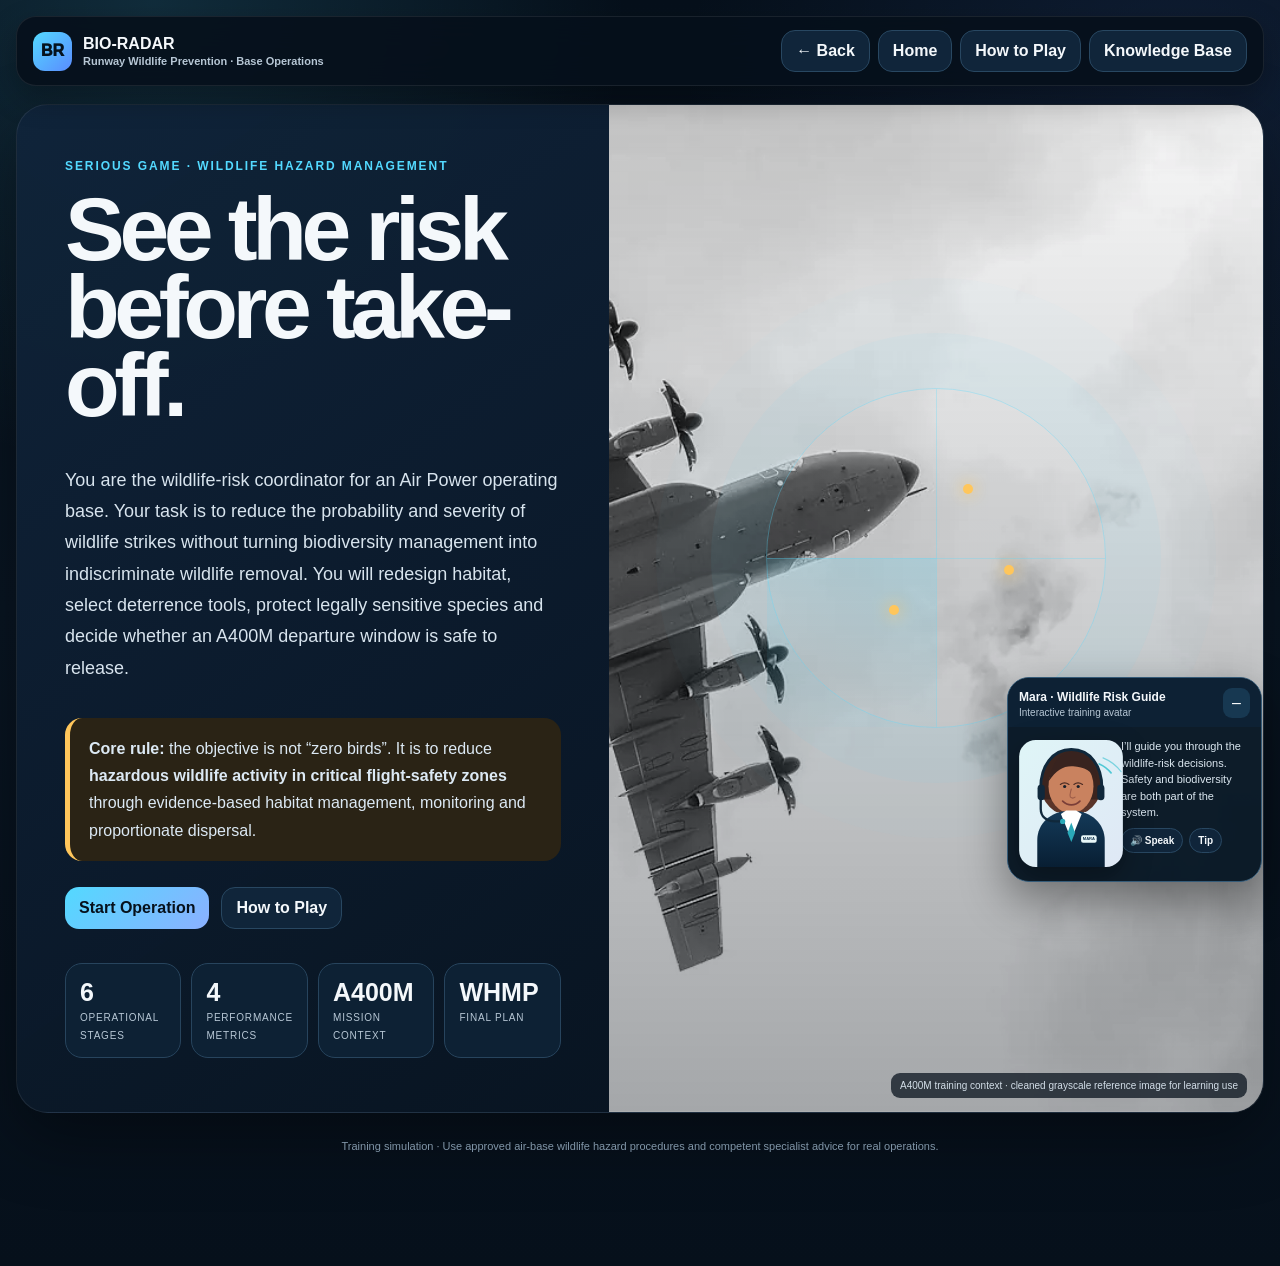
==== commit a1170df2: "Point BIO-RADAR source to valid Mara SVG avatar" ====
--- a/source-unpacked.html
+++ b/source-unpacked.html
@@ -85,7 +85,7 @@
 </div></div></section>
 <section id="results" class="screen"><div class="page"><div class="page-head"><div><div class="eyebrow">Operation complete</div><h2>Bio-Radar Risk Report</h2></div></div><div class="result"><div><div class="big-score" id="finalScore">0</div><div class="rank" id="rank">—</div><p id="resultMsg" style="color:var(--muted);line-height:1.72"></p><div class="actions"><button class="btn primary" id="restartBtn">Run New Operation</button><button class="btn" data-go="knowledge">Review Knowledge Base</button></div></div><div class="result-box"><h3>Performance breakdown</h3><div class="row"><span>Flight Safety</span><b id="rSafety">0%</b></div><div class="row"><span>Wildlife Protection</span><b id="rWildlife">0%</b></div><div class="row"><span>Operational Continuity</span><b id="rOps">0%</b></div><div class="row"><span>Evidence & Compliance</span><b id="rEvidence">0%</b></div><div class="row"><span>Critical errors</span><b id="rCritical">0</b></div><div class="callout" id="resultCallout"></div></div></div></div></section>
 </main><div class="footer">Training simulation · Use approved air-base wildlife hazard procedures and competent specialist advice for real operations.</div></div>
-<div class="avatar-wrap" id="avatarWrap"><div class="avatar"><div class="avatar-head"><div><b>Mara · Wildlife Risk Guide</b><span>Interactive training avatar</span></div><button class="avatar-toggle" id="avatarToggle">–</button></div><div class="avatar-body"><img src="assets/mara.webp" id="avatarImg" class="avatar-img" alt="Mara training avatar"><div><div class="avatar-msg" id="avatarMsg">I’ll guide you through the wildlife-risk decisions. Safety and biodiversity are both part of the system.</div><div class="avatar-controls"><button class="btn" id="speakBtn">🔊 Speak</button><button class="btn" id="tipBtn">Tip</button></div></div></div></div></div>
+<div class="avatar-wrap" id="avatarWrap"><div class="avatar"><div class="avatar-head"><div><b>Mara · Wildlife Risk Guide</b><span>Interactive training avatar</span></div><button class="avatar-toggle" id="avatarToggle">–</button></div><div class="avatar-body"><img src="assets/mara.svg" id="avatarImg" class="avatar-img" alt="Mara training avatar"><div><div class="avatar-msg" id="avatarMsg">I’ll guide you through the wildlife-risk decisions. Safety and biodiversity are both part of the system.</div><div class="avatar-controls"><button class="btn" id="speakBtn">🔊 Speak</button><button class="btn" id="tipBtn">Tip</button></div></div></div></div></div>
 <script>
 const screens=[...document.querySelectorAll('.screen')];const historyStack=['home'];const state={safety:55,wildlife:55,ops:60,evidence:45,critical:0,selected:{},completed:{},hot:new Set(),habitat:new Set(),plan:new Set()};
 const tips={home:'The goal is not zero birds. The goal is lower strike risk in critical flight zones.',how:'Think in layers: monitor, habitat, active dispersal, operational response and learning.',briefing:'A wildlife sighting becomes a safety hazard when species, number, behaviour and location create aircraft exposure.',mission1:'Look for the attractant that explains repeated presence, not only the animals you can see today.',theory1:'A risk map connects ecology to aircraft movement.',mission2:'Habitat controls reduce the need for permanent reactive bird chasing.',theory2:'Grass height is site-specific. Avoid memorising one universal number.',mission3:'A deterrent that birds learn to ignore is not a control anymore.',theory3:'Drones require airspace and wildlife coordination; they are not a casual runway tool.',mission4:'Protected species and aviation safety must be managed through the lawful operational process.',theory4:'Prevent nesting opportunities before breeding season where lawful and practicable.',mission5:'A clear runway surface does not guarantee a clear departure trajectory.',theory5:'Pre-defined thresholds reduce improvisation under schedule pressure.',mission6:'A poster is not a Wildlife Hazard Management Plan.',knowledge:'The strongest plan changes habitat, behaviour, operations and evidence together.',results:'Use the breakdown to see whether you traded safety against ecology or continuity.'};
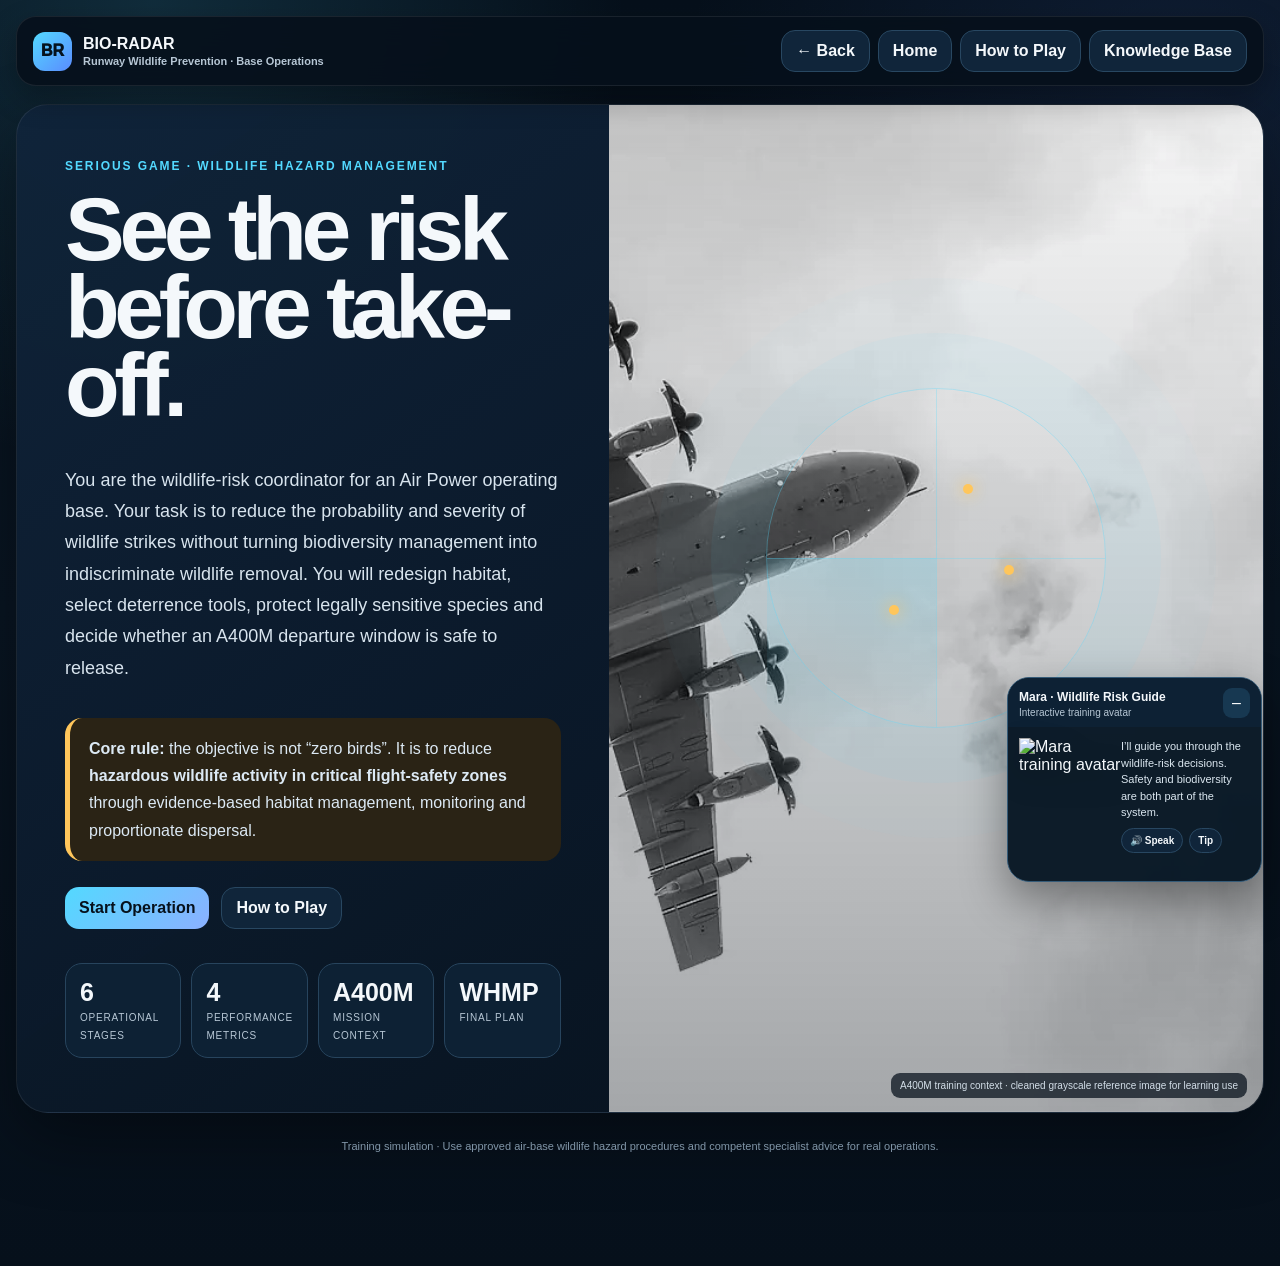
==== commit 3817f6b2: "Restore original Mara avatar in BIO-RADAR" ====
--- a/source-unpacked.html
+++ b/source-unpacked.html
@@ -85,7 +85,7 @@
 </div></div></section>
 <section id="results" class="screen"><div class="page"><div class="page-head"><div><div class="eyebrow">Operation complete</div><h2>Bio-Radar Risk Report</h2></div></div><div class="result"><div><div class="big-score" id="finalScore">0</div><div class="rank" id="rank">—</div><p id="resultMsg" style="color:var(--muted);line-height:1.72"></p><div class="actions"><button class="btn primary" id="restartBtn">Run New Operation</button><button class="btn" data-go="knowledge">Review Knowledge Base</button></div></div><div class="result-box"><h3>Performance breakdown</h3><div class="row"><span>Flight Safety</span><b id="rSafety">0%</b></div><div class="row"><span>Wildlife Protection</span><b id="rWildlife">0%</b></div><div class="row"><span>Operational Continuity</span><b id="rOps">0%</b></div><div class="row"><span>Evidence & Compliance</span><b id="rEvidence">0%</b></div><div class="row"><span>Critical errors</span><b id="rCritical">0</b></div><div class="callout" id="resultCallout"></div></div></div></div></section>
 </main><div class="footer">Training simulation · Use approved air-base wildlife hazard procedures and competent specialist advice for real operations.</div></div>
-<div class="avatar-wrap" id="avatarWrap"><div class="avatar"><div class="avatar-head"><div><b>Mara · Wildlife Risk Guide</b><span>Interactive training avatar</span></div><button class="avatar-toggle" id="avatarToggle">–</button></div><div class="avatar-body"><img src="assets/mara.svg" id="avatarImg" class="avatar-img" alt="Mara training avatar"><div><div class="avatar-msg" id="avatarMsg">I’ll guide you through the wildlife-risk decisions. Safety and biodiversity are both part of the system.</div><div class="avatar-controls"><button class="btn" id="speakBtn">🔊 Speak</button><button class="btn" id="tipBtn">Tip</button></div></div></div></div></div>
+<div class="avatar-wrap" id="avatarWrap"><div class="avatar"><div class="avatar-head"><div><b>Mara · Wildlife Risk Guide</b><span>Interactive training avatar</span></div><button class="avatar-toggle" id="avatarToggle">–</button></div><div class="avatar-body"><img src="[data-uri]" id="avatarImg" class="avatar-img" alt="Mara training avatar"><div><div class="avatar-msg" id="avatarMsg">I’ll guide you through the wildlife-risk decisions. Safety and biodiversity are both part of the system.</div><div class="avatar-controls"><button class="btn" id="speakBtn">🔊 Speak</button><button class="btn" id="tipBtn">Tip</button></div></div></div></div></div>
 <script>
 const screens=[...document.querySelectorAll('.screen')];const historyStack=['home'];const state={safety:55,wildlife:55,ops:60,evidence:45,critical:0,selected:{},completed:{},hot:new Set(),habitat:new Set(),plan:new Set()};
 const tips={home:'The goal is not zero birds. The goal is lower strike risk in critical flight zones.',how:'Think in layers: monitor, habitat, active dispersal, operational response and learning.',briefing:'A wildlife sighting becomes a safety hazard when species, number, behaviour and location create aircraft exposure.',mission1:'Look for the attractant that explains repeated presence, not only the animals you can see today.',theory1:'A risk map connects ecology to aircraft movement.',mission2:'Habitat controls reduce the need for permanent reactive bird chasing.',theory2:'Grass height is site-specific. Avoid memorising one universal number.',mission3:'A deterrent that birds learn to ignore is not a control anymore.',theory3:'Drones require airspace and wildlife coordination; they are not a casual runway tool.',mission4:'Protected species and aviation safety must be managed through the lawful operational process.',theory4:'Prevent nesting opportunities before breeding season where lawful and practicable.',mission5:'A clear runway surface does not guarantee a clear departure trajectory.',theory5:'Pre-defined thresholds reduce improvisation under schedule pressure.',mission6:'A poster is not a Wildlife Hazard Management Plan.',knowledge:'The strongest plan changes habitat, behaviour, operations and evidence together.',results:'Use the breakdown to see whether you traded safety against ecology or continuity.'};
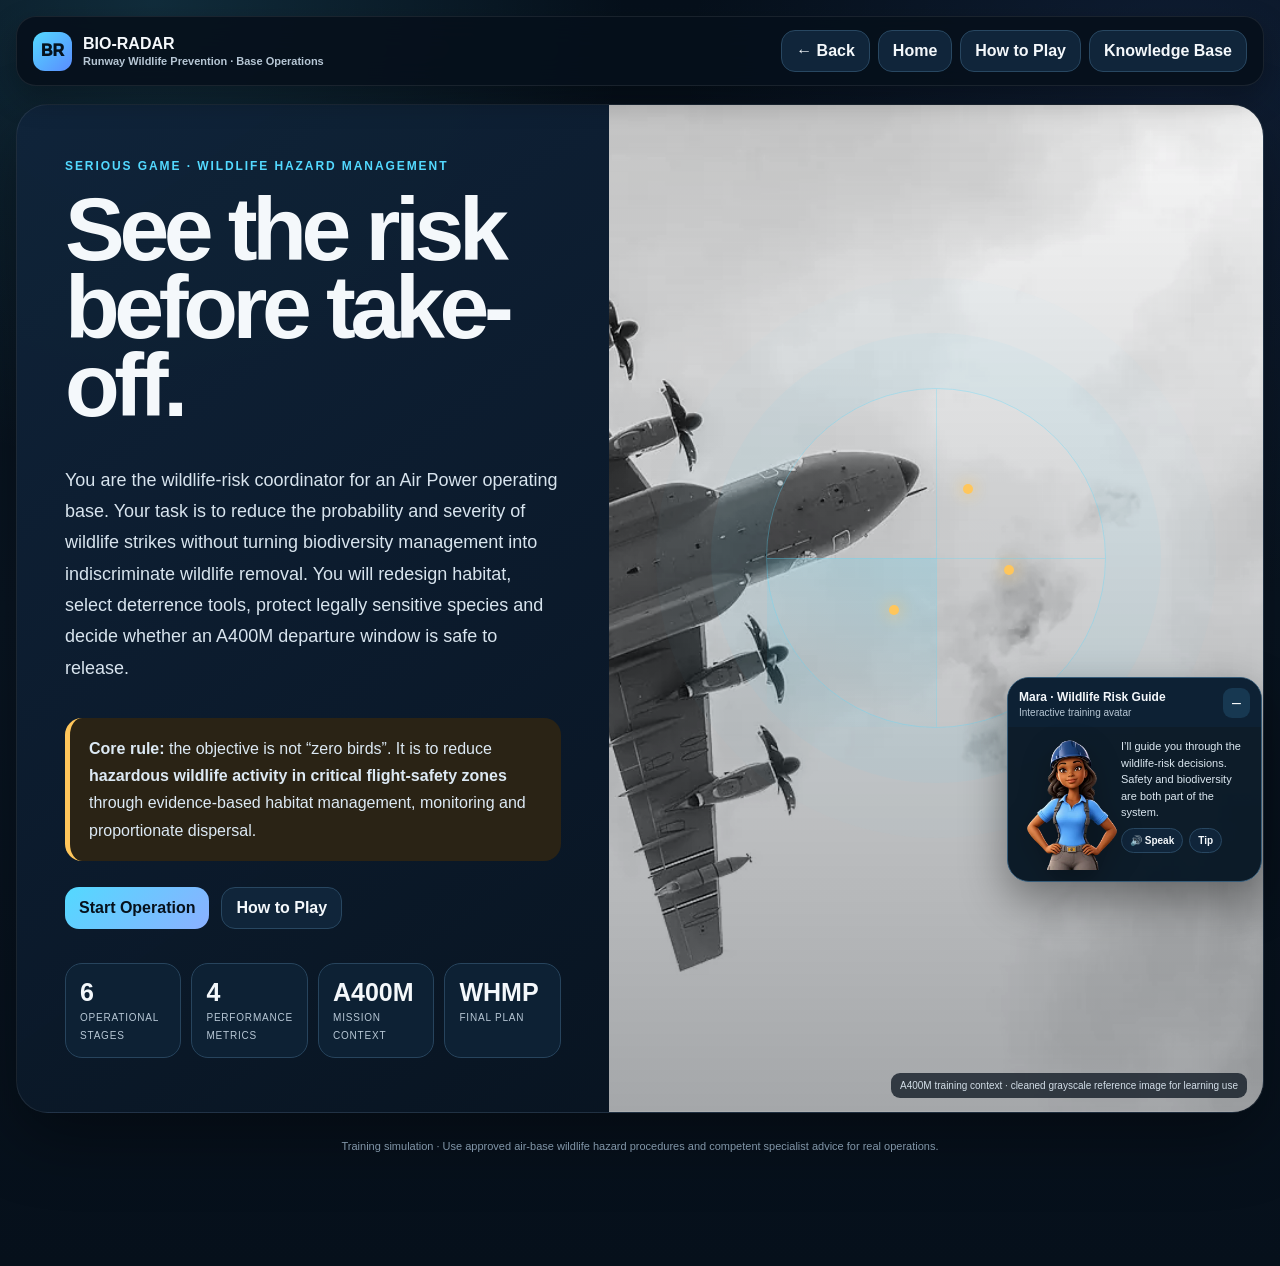
==== commit 9d3af3c7: "Restore canonical Mara avatar" ====
--- a/source-unpacked.html
+++ b/source-unpacked.html
@@ -85,7 +85,7 @@
 </div></div></section>
 <section id="results" class="screen"><div class="page"><div class="page-head"><div><div class="eyebrow">Operation complete</div><h2>Bio-Radar Risk Report</h2></div></div><div class="result"><div><div class="big-score" id="finalScore">0</div><div class="rank" id="rank">—</div><p id="resultMsg" style="color:var(--muted);line-height:1.72"></p><div class="actions"><button class="btn primary" id="restartBtn">Run New Operation</button><button class="btn" data-go="knowledge">Review Knowledge Base</button></div></div><div class="result-box"><h3>Performance breakdown</h3><div class="row"><span>Flight Safety</span><b id="rSafety">0%</b></div><div class="row"><span>Wildlife Protection</span><b id="rWildlife">0%</b></div><div class="row"><span>Operational Continuity</span><b id="rOps">0%</b></div><div class="row"><span>Evidence & Compliance</span><b id="rEvidence">0%</b></div><div class="row"><span>Critical errors</span><b id="rCritical">0</b></div><div class="callout" id="resultCallout"></div></div></div></div></section>
 </main><div class="footer">Training simulation · Use approved air-base wildlife hazard procedures and competent specialist advice for real operations.</div></div>
-<div class="avatar-wrap" id="avatarWrap"><div class="avatar"><div class="avatar-head"><div><b>Mara · Wildlife Risk Guide</b><span>Interactive training avatar</span></div><button class="avatar-toggle" id="avatarToggle">–</button></div><div class="avatar-body"><img src="[data-uri]" id="avatarImg" class="avatar-img" alt="Mara training avatar"><div><div class="avatar-msg" id="avatarMsg">I’ll guide you through the wildlife-risk decisions. Safety and biodiversity are both part of the system.</div><div class="avatar-controls"><button class="btn" id="speakBtn">🔊 Speak</button><button class="btn" id="tipBtn">Tip</button></div></div></div></div></div>
+<div class="avatar-wrap" id="avatarWrap"><div class="avatar"><div class="avatar-head"><div><b>Mara · Wildlife Risk Guide</b><span>Interactive training avatar</span></div><button class="avatar-toggle" id="avatarToggle">–</button></div><div class="avatar-body"><img src="[data-uri]" id="avatarImg" class="avatar-img" alt="Mara training avatar"><div><div class="avatar-msg" id="avatarMsg">I’ll guide you through the wildlife-risk decisions. Safety and biodiversity are both part of the system.</div><div class="avatar-controls"><button class="btn" id="speakBtn">🔊 Speak</button><button class="btn" id="tipBtn">Tip</button></div></div></div></div></div>
 <script>
 const screens=[...document.querySelectorAll('.screen')];const historyStack=['home'];const state={safety:55,wildlife:55,ops:60,evidence:45,critical:0,selected:{},completed:{},hot:new Set(),habitat:new Set(),plan:new Set()};
 const tips={home:'The goal is not zero birds. The goal is lower strike risk in critical flight zones.',how:'Think in layers: monitor, habitat, active dispersal, operational response and learning.',briefing:'A wildlife sighting becomes a safety hazard when species, number, behaviour and location create aircraft exposure.',mission1:'Look for the attractant that explains repeated presence, not only the animals you can see today.',theory1:'A risk map connects ecology to aircraft movement.',mission2:'Habitat controls reduce the need for permanent reactive bird chasing.',theory2:'Grass height is site-specific. Avoid memorising one universal number.',mission3:'A deterrent that birds learn to ignore is not a control anymore.',theory3:'Drones require airspace and wildlife coordination; they are not a casual runway tool.',mission4:'Protected species and aviation safety must be managed through the lawful operational process.',theory4:'Prevent nesting opportunities before breeding season where lawful and practicable.',mission5:'A clear runway surface does not guarantee a clear departure trajectory.',theory5:'Pre-defined thresholds reduce improvisation under schedule pressure.',mission6:'A poster is not a Wildlife Hazard Management Plan.',knowledge:'The strongest plan changes habitat, behaviour, operations and evidence together.',results:'Use the breakdown to see whether you traded safety against ecology or continuity.'};
